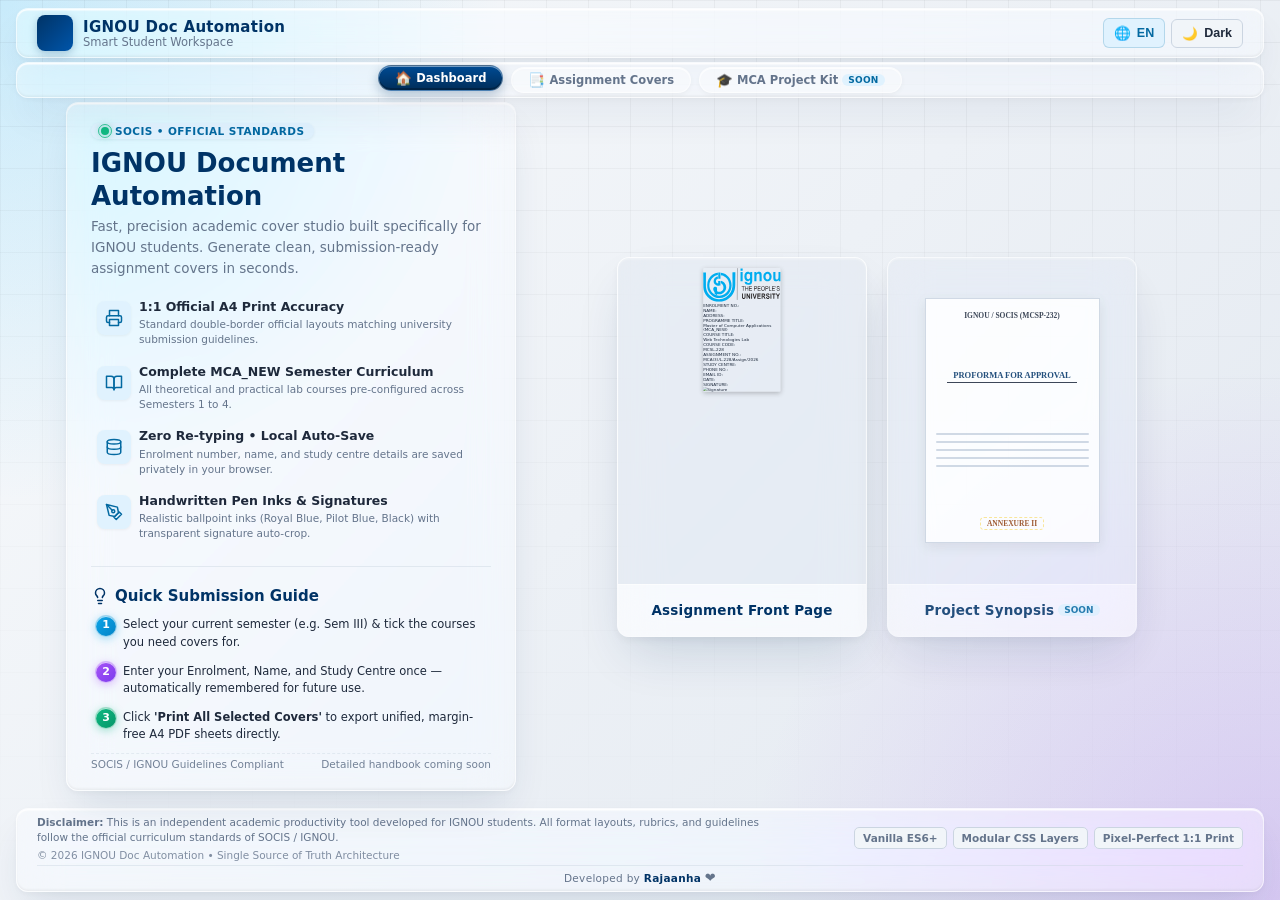
==== app/index.html @ c23e24f5 "feat: add multiple templates for assignment cover pages and portfolio submissions - Implemented Clas" ====
<!doctype html>
<html lang="en" data-theme="light">
	<head>
		<meta charset="UTF-8" />
		<meta name="viewport" content="width=device-width, initial-scale=1.0" />
		<title>IGNOU Doc Automation Hub - Smart Workspace</title>
		<link rel="stylesheet" href="./css/index.css" />
	</head>
	<body>
		<!-- Global Shared Application Navigation Header -->
		<ignou-header active-page="home"></ignou-header>

		<!-- Main 2-Section Clean Hub Workspace -->
		<main class="dashboard-hub-layout">
			<!-- ======================================================= -->
			<!-- LEFT SECTION: Unified 2.5D Glass Info Panel             -->
			<!-- ======================================================= -->
			<div class="hub-left-section">
				<div class="hub-unified-panel">
					<!-- Part 1: High-Level Features Overview -->
					<section class="panel-section" aria-labelledby="hubTitle">
						<span class="hub-brand-badge">
							<span class="live-pulse-dot" aria-hidden="true"><span class="pulse-ring"></span></span>
							<span>SOCIS • Official Standards</span>
						</span>
						<h1 class="hub-main-title" id="hubTitle">IGNOU Document Automation</h1>
						<p class="hub-tagline">
							Fast, precision academic cover studio built specifically for IGNOU students. Generate clean, submission-ready assignment covers in seconds.
						</p>

						<ul class="hub-features-list">
							<li class="hub-feature-item">
								<span class="hub-feature-icon" aria-hidden="true">
									<span class="icon-mask icon-printer"></span>
								</span>
								<div class="feature-text-group">
									<span class="feature-title">1:1 Official A4 Print Accuracy</span>
									<span class="feature-sub">Standard double-border official layouts matching university submission guidelines.</span>
								</div>
							</li>
							<li class="hub-feature-item">
								<span class="hub-feature-icon" aria-hidden="true">
									<span class="icon-mask icon-curriculum"></span>
								</span>
								<div class="feature-text-group">
									<span class="feature-title">Complete MCA_NEW Semester Curriculum</span>
									<span class="feature-sub">All theoretical and practical lab courses pre-configured across Semesters 1 to 4.</span>
								</div>
							</li>
							<li class="hub-feature-item">
								<span class="hub-feature-icon" aria-hidden="true">
									<span class="icon-mask icon-database-save"></span>
								</span>
								<div class="feature-text-group">
									<span class="feature-title">Zero Re-typing • Local Auto-Save</span>
									<span class="feature-sub">Enrolment number, name, and study centre details are saved privately in your browser.</span>
								</div>
							</li>
							<li class="hub-feature-item">
								<span class="hub-feature-icon" aria-hidden="true">
									<span class="icon-mask icon-pen-tool"></span>
								</span>
								<div class="feature-text-group">
									<span class="feature-title">Handwritten Pen Inks &amp; Signatures</span>
									<span class="feature-sub">Realistic ballpoint inks (Royal Blue, Pilot Blue, Black) with transparent signature auto-crop.</span>
								</div>
							</li>
						</ul>
					</section>

					<!-- Divider -->
					<div class="hub-panel-divider" aria-hidden="true"></div>

					<!-- Part 2: Minimal Help Section -->
					<section class="panel-section" aria-labelledby="helpTitle">
						<h2 class="hub-help-title" id="helpTitle">
							<span class="icon-mask icon-lightbulb" aria-hidden="true"></span>
							<span>Quick Submission Guide</span>
						</h2>
						<ol class="hub-help-steps">
							<li class="hub-help-step-item">
								<span class="hub-help-step-num step-num-1">1</span>
								<span>Select your current semester (e.g. Sem III) &amp; tick the courses you need covers for.</span>
							</li>
							<li class="hub-help-step-item">
								<span class="hub-help-step-num step-num-2">2</span>
								<span>Enter your Enrolment, Name, and Study Centre once — automatically remembered for future use.</span>
							</li>
							<li class="hub-help-step-item">
								<span class="hub-help-step-num step-num-3">3</span>
								<span>Click <strong>'Print All Selected Covers'</strong> to export unified, margin-free A4 PDF sheets directly.</span>
							</li>
						</ol>
						<p class="hub-help-note">
							<span>SOCIS / IGNOU Guidelines Compliant</span>
							<span>Detailed handbook coming soon</span>
						</p>
					</section>
				</div>
			</div>

			<!-- ======================================================= -->
			<!-- RIGHT SECTION: Portrait Playing Cards Grid              -->
			<!-- ======================================================= -->
			<div class="hub-right-section" aria-label="Available Document Tools">
				<!-- Tool Card 1: Assignment Front Page (Clickable Playing Card) -->
				<a href="./ignou_assignment_front_page.html" class="portrait-tool-card" id="cardAssignmentFrontPage" title="Open Assignment Front Page Studio">
					<div class="card-thumbnail-viewport" id="assignmentThumbnailSlot">
						<!-- Live A4 Template rendered dynamically without rewrite -->
					</div>
					<div class="card-meta-bar">
						<h2 class="card-title">Assignment Front Page</h2>
					</div>
				</a>

				<!-- Tool Card 2: MCA Project Synopsis Kit (Upcoming) -->
				<div class="portrait-tool-card card-upcoming" id="cardProjectSynopsis" title="MCA Project Kit (MCSP-232) - In Development">
					<div class="card-thumbnail-viewport synopsis-thumbnail-preview">
						<div class="proforma-mini-sheet">
							<div class="mini-header">IGNOU / SOCIS (MCSP-232)</div>
							<div class="mini-title">PROFORMA FOR APPROVAL</div>
							<div class="mini-lines">
								<div class="mini-line"></div>
								<div class="mini-line"></div>
								<div class="mini-line"></div>
								<div class="mini-line"></div>
								<div class="mini-line"></div>
							</div>
							<div class="mini-seal">ANNEXURE II</div>
						</div>
					</div>
					<div class="card-meta-bar">
						<h2 class="card-title">Project Synopsis</h2>
						<span class="card-sub-badge">Soon</span>
					</div>
				</div>
			</div>
		</main>

		<!-- Global Shared Application Footer -->
		<ignou-footer></ignou-footer>

		<!-- Module Scripts -->
		<script type="module" src="./js/shared/header.component.js"></script>
		<script type="module" src="./js/shared/footer.component.js"></script>
		<script type="module" src="./js/dashboard/dashboard.js"></script>
	</body>
</html>
---- app/css/index.css ----
/**
 * Master Stylesheet: IGNOU Document Automation Hub (index.html)
 * Single Responsibility: Imports common shared design foundation and home dashboard layout.
 */
@import url("./common.css");
@import url("./modules/dashboard.css");
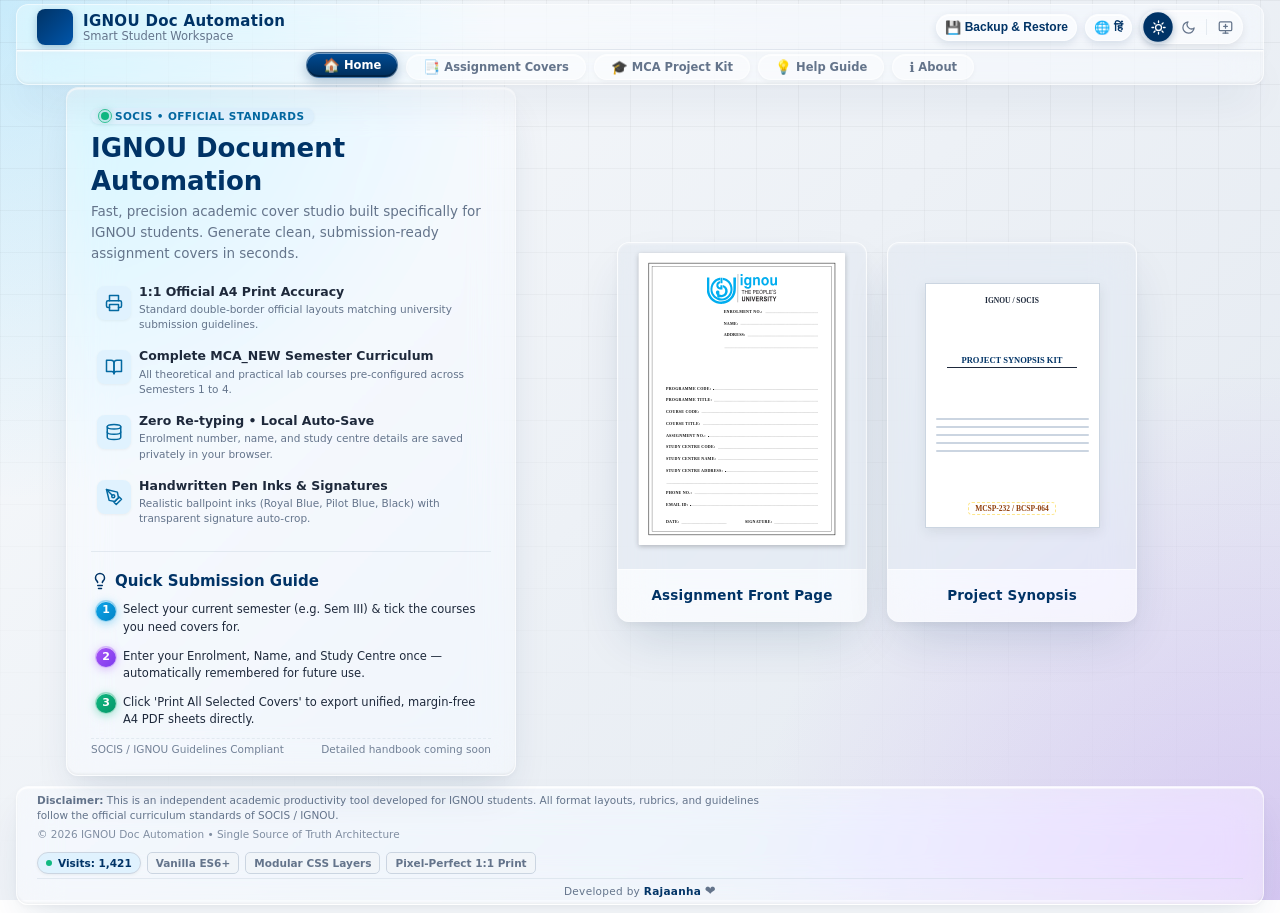
==== commit 2e5c44c4: "add sinopsis templates ," ====
--- a/app/index.html
+++ b/app/index.html
@@ -11,7 +11,7 @@
 		<ignou-header active-page="home"></ignou-header>
 
 		<!-- Main 2-Section Clean Hub Workspace -->
-		<main class="dashboard-hub-layout">
+		<main class="home-hub-layout">
 			<!-- ======================================================= -->
 			<!-- LEFT SECTION: Unified 2.5D Glass Info Panel             -->
 			<!-- ======================================================= -->
@@ -21,10 +21,10 @@
 					<section class="panel-section" aria-labelledby="hubTitle">
 						<span class="hub-brand-badge">
 							<span class="live-pulse-dot" aria-hidden="true"><span class="pulse-ring"></span></span>
-							<span>SOCIS • Official Standards</span>
+							<span data-i18n="home.badgeStandards">SOCIS • Official Standards</span>
 						</span>
-						<h1 class="hub-main-title" id="hubTitle">IGNOU Document Automation</h1>
-						<p class="hub-tagline">
+						<h1 class="hub-main-title" id="hubTitle" data-i18n="home.mainTitle">IGNOU Document Automation</h1>
+						<p class="hub-tagline" data-i18n="home.tagline">
 							Fast, precision academic cover studio built specifically for IGNOU students. Generate clean, submission-ready assignment covers in seconds.
 						</p>
 
@@ -34,8 +34,8 @@
 									<span class="icon-mask icon-printer"></span>
 								</span>
 								<div class="feature-text-group">
-									<span class="feature-title">1:1 Official A4 Print Accuracy</span>
-									<span class="feature-sub">Standard double-border official layouts matching university submission guidelines.</span>
+									<span class="feature-title" data-i18n="home.feature1Title">1:1 Official A4 Print Accuracy</span>
+									<span class="feature-sub" data-i18n="home.feature1Sub">Standard double-border official layouts matching university submission guidelines.</span>
 								</div>
 							</li>
 							<li class="hub-feature-item">
@@ -43,8 +43,8 @@
 									<span class="icon-mask icon-curriculum"></span>
 								</span>
 								<div class="feature-text-group">
-									<span class="feature-title">Complete MCA_NEW Semester Curriculum</span>
-									<span class="feature-sub">All theoretical and practical lab courses pre-configured across Semesters 1 to 4.</span>
+									<span class="feature-title" data-i18n="home.feature2Title">Complete MCA_NEW Semester Curriculum</span>
+									<span class="feature-sub" data-i18n="home.feature2Sub">All theoretical and practical lab courses pre-configured across Semesters 1 to 4.</span>
 								</div>
 							</li>
 							<li class="hub-feature-item">
@@ -52,8 +52,8 @@
 									<span class="icon-mask icon-database-save"></span>
 								</span>
 								<div class="feature-text-group">
-									<span class="feature-title">Zero Re-typing • Local Auto-Save</span>
-									<span class="feature-sub">Enrolment number, name, and study centre details are saved privately in your browser.</span>
+									<span class="feature-title" data-i18n="home.feature3Title">Zero Re-typing • Local Auto-Save</span>
+									<span class="feature-sub" data-i18n="home.feature3Sub">Enrolment number, name, and study centre details are saved privately in your browser.</span>
 								</div>
 							</li>
 							<li class="hub-feature-item">
@@ -61,8 +61,8 @@
 									<span class="icon-mask icon-pen-tool"></span>
 								</span>
 								<div class="feature-text-group">
-									<span class="feature-title">Handwritten Pen Inks &amp; Signatures</span>
-									<span class="feature-sub">Realistic ballpoint inks (Royal Blue, Pilot Blue, Black) with transparent signature auto-crop.</span>
+									<span class="feature-title" data-i18n="home.feature4Title">Handwritten Pen Inks &amp; Signatures</span>
+									<span class="feature-sub" data-i18n="home.feature4Sub">Realistic ballpoint inks (Royal Blue, Pilot Blue, Black) with transparent signature auto-crop.</span>
 								</div>
 							</li>
 						</ul>
@@ -75,25 +75,25 @@
 					<section class="panel-section" aria-labelledby="helpTitle">
 						<h2 class="hub-help-title" id="helpTitle">
 							<span class="icon-mask icon-lightbulb" aria-hidden="true"></span>
-							<span>Quick Submission Guide</span>
+							<span data-i18n="home.helpTitle">Quick Submission Guide</span>
 						</h2>
 						<ol class="hub-help-steps">
 							<li class="hub-help-step-item">
 								<span class="hub-help-step-num step-num-1">1</span>
-								<span>Select your current semester (e.g. Sem III) &amp; tick the courses you need covers for.</span>
+								<span data-i18n="home.helpStep1">Select your current semester (e.g. Sem III) &amp; tick the courses you need covers for.</span>
 							</li>
 							<li class="hub-help-step-item">
 								<span class="hub-help-step-num step-num-2">2</span>
-								<span>Enter your Enrolment, Name, and Study Centre once — automatically remembered for future use.</span>
+								<span data-i18n="home.helpStep2">Enter your Enrolment, Name, and Study Centre once — automatically remembered for future use.</span>
 							</li>
 							<li class="hub-help-step-item">
 								<span class="hub-help-step-num step-num-3">3</span>
-								<span>Click <strong>'Print All Selected Covers'</strong> to export unified, margin-free A4 PDF sheets directly.</span>
+								<span data-i18n="home.helpStep3">Click <strong>'Print All Selected Covers'</strong> to export unified, margin-free A4 PDF sheets directly.</span>
 							</li>
 						</ol>
 						<p class="hub-help-note">
-							<span>SOCIS / IGNOU Guidelines Compliant</span>
-							<span>Detailed handbook coming soon</span>
+							<span data-i18n="home.helpNoteCompliant">SOCIS / IGNOU Guidelines Compliant</span>
+							<span data-i18n="home.helpNoteHandbook">Detailed handbook coming soon</span>
 						</p>
 					</section>
 				</div>
@@ -103,22 +103,22 @@
 			<!-- RIGHT SECTION: Portrait Playing Cards Grid              -->
 			<!-- ======================================================= -->
 			<div class="hub-right-section" aria-label="Available Document Tools">
-				<!-- Tool Card 1: Assignment Front Page (Clickable Playing Card) -->
-				<a href="./ignou_assignment_front_page.html" class="portrait-tool-card" id="cardAssignmentFrontPage" title="Open Assignment Front Page Studio">
+				<!-- Tool Card 1: Assignment Covers (Clickable Playing Card) -->
+				<a href="./assignment_covers.html" class="portrait-tool-card" id="cardAssignmentFrontPage" title="Open Assignment Covers Studio">
 					<div class="card-thumbnail-viewport" id="assignmentThumbnailSlot">
 						<!-- Live A4 Template rendered dynamically without rewrite -->
 					</div>
 					<div class="card-meta-bar">
-						<h2 class="card-title">Assignment Front Page</h2>
+						<h2 class="card-title" data-i18n="home.cardAssignmentTitle">Assignment Front Page</h2>
 					</div>
 				</a>
 
-				<!-- Tool Card 2: MCA Project Synopsis Kit (Upcoming) -->
-				<div class="portrait-tool-card card-upcoming" id="cardProjectSynopsis" title="MCA Project Kit (MCSP-232) - In Development">
+				<!-- Tool Card 2: MCA Project Synopsis Kit (Active) -->
+				<a href="./project_synopsis.html" class="portrait-tool-card" id="cardProjectSynopsis" title="Open MCA/BCA Project Synopsis Kit">
 					<div class="card-thumbnail-viewport synopsis-thumbnail-preview">
 						<div class="proforma-mini-sheet">
-							<div class="mini-header">IGNOU / SOCIS (MCSP-232)</div>
-							<div class="mini-title">PROFORMA FOR APPROVAL</div>
+							<div class="mini-header">IGNOU / SOCIS</div>
+							<div class="mini-title">PROJECT SYNOPSIS KIT</div>
 							<div class="mini-lines">
 								<div class="mini-line"></div>
 								<div class="mini-line"></div>
@@ -126,14 +126,13 @@
 								<div class="mini-line"></div>
 								<div class="mini-line"></div>
 							</div>
-							<div class="mini-seal">ANNEXURE II</div>
+							<div class="mini-seal">MCSP-232 / BCSP-064</div>
 						</div>
 					</div>
 					<div class="card-meta-bar">
-						<h2 class="card-title">Project Synopsis</h2>
-						<span class="card-sub-badge">Soon</span>
+						<h2 class="card-title" data-i18n="home.cardSynopsisTitle">Project Synopsis</h2>
 					</div>
-				</div>
+				</a>
 			</div>
 		</main>
 
@@ -143,6 +142,6 @@
 		<!-- Module Scripts -->
 		<script type="module" src="./js/shared/header.component.js"></script>
 		<script type="module" src="./js/shared/footer.component.js"></script>
-		<script type="module" src="./js/dashboard/dashboard.js"></script>
+		<script type="module" src="./js/home/home.js"></script>
 	</body>
 </html>
--- a/app/css/index.css
+++ b/app/css/index.css
@@ -1,6 +1,8 @@
 /**
  * Master Stylesheet: IGNOU Document Automation Hub (index.html)
- * Single Responsibility: Imports common shared design foundation and home dashboard layout.
+ * Single Responsibility: Imports common shared design foundation and home hub layout.
  */
 @import url("./common.css");
-@import url("./modules/dashboard.css");
+@import url("./modules/assignment_sheet.css");
+@import url("./modules/templates.css");
+@import url("./modules/home.css");
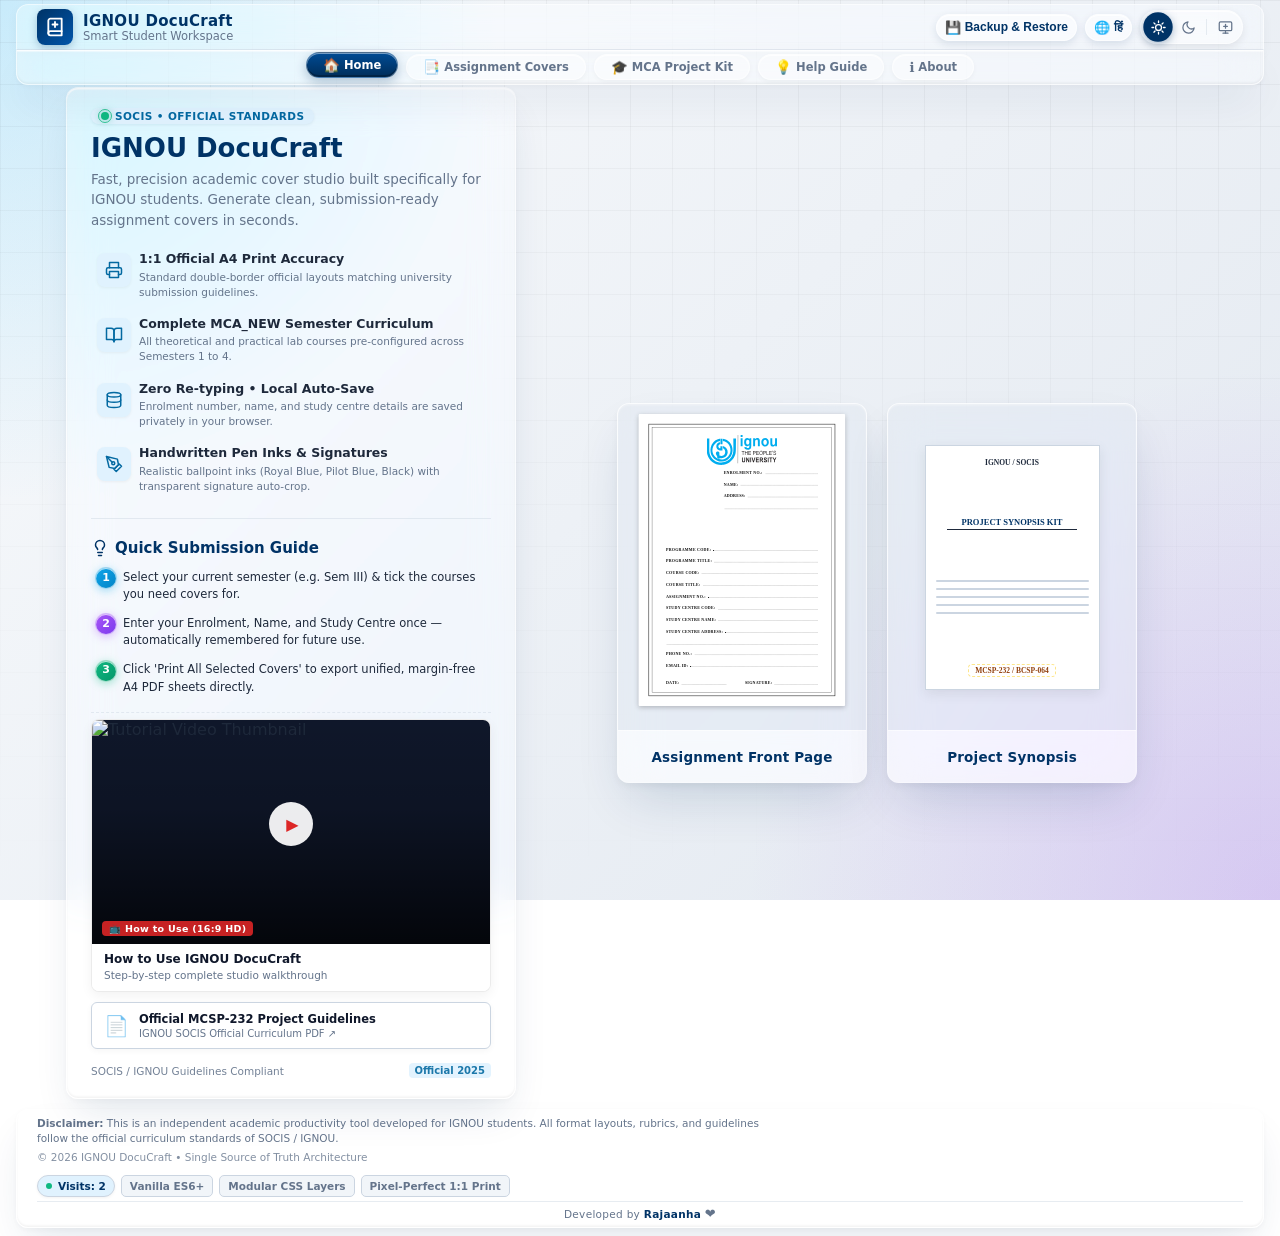
==== commit 5557b837: "add help and about page" ====
--- a/app/index.html
+++ b/app/index.html
@@ -3,7 +3,31 @@
 	<head>
 		<meta charset="UTF-8" />
 		<meta name="viewport" content="width=device-width, initial-scale=1.0" />
-		<title>IGNOU Doc Automation Hub - Smart Workspace</title>
+		<title>IGNOU DocuCraft - Smart Student Workspace</title>
+		<meta name="description" content="IGNOU छात्रों के लिए स्मार्ट टूल: असाइनमेंट फ्रंट पेज और MCA MCSP-232 सिनॉप्सिस 1 क्लिक में तैयार और A4 PDF प्रिंट करें।" />
+
+		<!-- Open Graph / WhatsApp / Telegram Social Preview Cards -->
+		<meta property="og:type" content="website" />
+		<meta property="og:site_name" content="IGNOU DocuCraft" />
+		<meta property="og:url" content="https://raaz2507.github.io/IGNOU_DocuCraft/app/" />
+		<meta property="og:title" content="IGNOU DocuCraft — Smart Academic Workspace" />
+		<meta property="og:description" content="IGNOU छात्रों के लिए स्मार्ट टूल: असाइनमेंट फ्रंट पेज और MCA MCSP-232 सिनॉप्सिस 1 क्लिक में तैयार और A4 PDF प्रिंट करें।" />
+		<meta property="og:image" content="https://raaz2507.github.io/IGNOU_DocuCraft/app/assets/quic_link.jpg" />
+		<meta property="og:image:secure_url" content="https://raaz2507.github.io/IGNOU_DocuCraft/app/assets/quic_link.jpg" />
+		<meta property="og:image:type" content="image/jpeg" />
+		<meta property="og:image:width" content="1200" />
+		<meta property="og:image:height" content="634" />
+		<meta property="og:image:alt" content="IGNOU DocuCraft Preview Card" />
+
+		<!-- Twitter / X Card Meta Tags -->
+		<meta name="twitter:card" content="summary_large_image" />
+		<meta name="twitter:url" content="https://raaz2507.github.io/IGNOU_DocuCraft/app/" />
+		<meta name="twitter:title" content="IGNOU DocuCraft — Smart Academic Workspace" />
+		<meta name="twitter:description" content="IGNOU छात्रों के लिए स्मार्ट टूल: असाइनमेंट फ्रंट पेज और MCA MCSP-232 सिनॉप्सिस 1 क्लिक में तैयार और A4 PDF प्रिंट करें।" />
+		<meta name="twitter:image" content="https://raaz2507.github.io/IGNOU_DocuCraft/app/assets/quic_link.jpg" />
+
+		<!-- Favicon -->
+		<link rel="icon" type="image/svg+xml" href="./assets/IGNOU_logo.svg" />
 		<link rel="stylesheet" href="./css/index.css" />
 	</head>
 	<body>
@@ -91,10 +115,41 @@
 								<span data-i18n="home.helpStep3">Click <strong>'Print All Selected Covers'</strong> to export unified, margin-free A4 PDF sheets directly.</span>
 							</li>
 						</ol>
-						<p class="hub-help-note">
-							<span data-i18n="home.helpNoteCompliant">SOCIS / IGNOU Guidelines Compliant</span>
-							<span data-i18n="home.helpNoteHandbook">Detailed handbook coming soon</span>
-						</p>
+
+						<!-- Official Guidelines & Video Tutorial Hub (Way 3 Implementation) -->
+						<div class="hub-resources-group">
+							<!-- 1. Video Tutorial Card with Thumbnail & Play Button -->
+							<div class="hub-video-preview-card" id="btnOpenVideoModal" role="button" tabindex="0" title="Click to Watch Tutorial in Fullscreen Lightbox">
+								<div class="video-thumb-container">
+									<img src="" alt="Tutorial Video Thumbnail" class="video-thumb-img" id="homeVideoThumbImg" />
+									<div class="video-thumb-overlay">
+										<div class="video-play-pulse">
+											<span class="video-play-icon">▶</span>
+										</div>
+										<span class="video-thumb-badge">📺 How to Use (16:9 HD)</span>
+									</div>
+								</div>
+								<div class="video-thumb-caption">
+									<span class="video-caption-title">How to Use IGNOU DocuCraft</span>
+									<span class="video-caption-sub">Step-by-step complete studio walkthrough</span>
+								</div>
+							</div>
+
+							<!-- 2. Official IGNOU Guidelines PDF Button -->
+							<a href="" target="_blank" rel="noopener noreferrer" class="hub-official-pdf-btn" id="linkOfficialPdf" title="Open Official MCSP-232 Guidelines (IGNOU Webservices)">
+								<span class="pdf-icon">📄</span>
+								<div class="pdf-text-group">
+									<span class="pdf-btn-title">Official MCSP-232 Project Guidelines</span>
+									<span class="pdf-btn-sub">IGNOU SOCIS Official Curriculum PDF ↗</span>
+								</div>
+							</a>
+
+							<!-- Compliance Note -->
+							<div class="hub-help-note">
+								<span data-i18n="home.helpNoteCompliant">SOCIS / IGNOU Guidelines Compliant</span>
+								<span class="hub-status-badge">Official 2025</span>
+							</div>
+						</div>
 					</section>
 				</div>
 			</div>
@@ -136,6 +191,28 @@
 			</div>
 		</main>
 
+		<!-- Video Lightbox Modal (Way 3 Theater Player) -->
+		<div class="video-lightbox-modal" id="homeVideoModal" role="dialog" aria-modal="true" aria-hidden="true" style="display: none;">
+			<div class="video-modal-backdrop" id="videoModalBackdrop"></div>
+			<div class="video-modal-dialog">
+				<div class="video-modal-header">
+					<div class="modal-hdr-title">
+						<span class="modal-icon">📺</span>
+						<span>How to Use IGNOU DocuCraft — Complete Tutorial</span>
+					</div>
+					<div class="modal-hdr-actions">
+						<a href="" target="_blank" rel="noopener noreferrer" class="btn-watch-youtube-external" id="btnModalWatchYoutube" title="Open directly on YouTube">
+							<span>Watch on YouTube ↗</span>
+						</a>
+						<button type="button" class="btn-close-video-modal" id="btnCloseVideoModal" aria-label="Close video player">✕</button>
+					</div>
+				</div>
+				<div class="video-modal-player-wrap">
+					<iframe id="homeModalVideoIframe" src="" title="IGNOU DocuCraft Video Guide" frameborder="0" allow="accelerometer; autoplay; clipboard-write; encrypted-media; gyroscope; picture-in-picture; web-share" allowfullscreen></iframe>
+				</div>
+			</div>
+		</div>
+
 		<!-- Global Shared Application Footer -->
 		<ignou-footer></ignou-footer>
 
